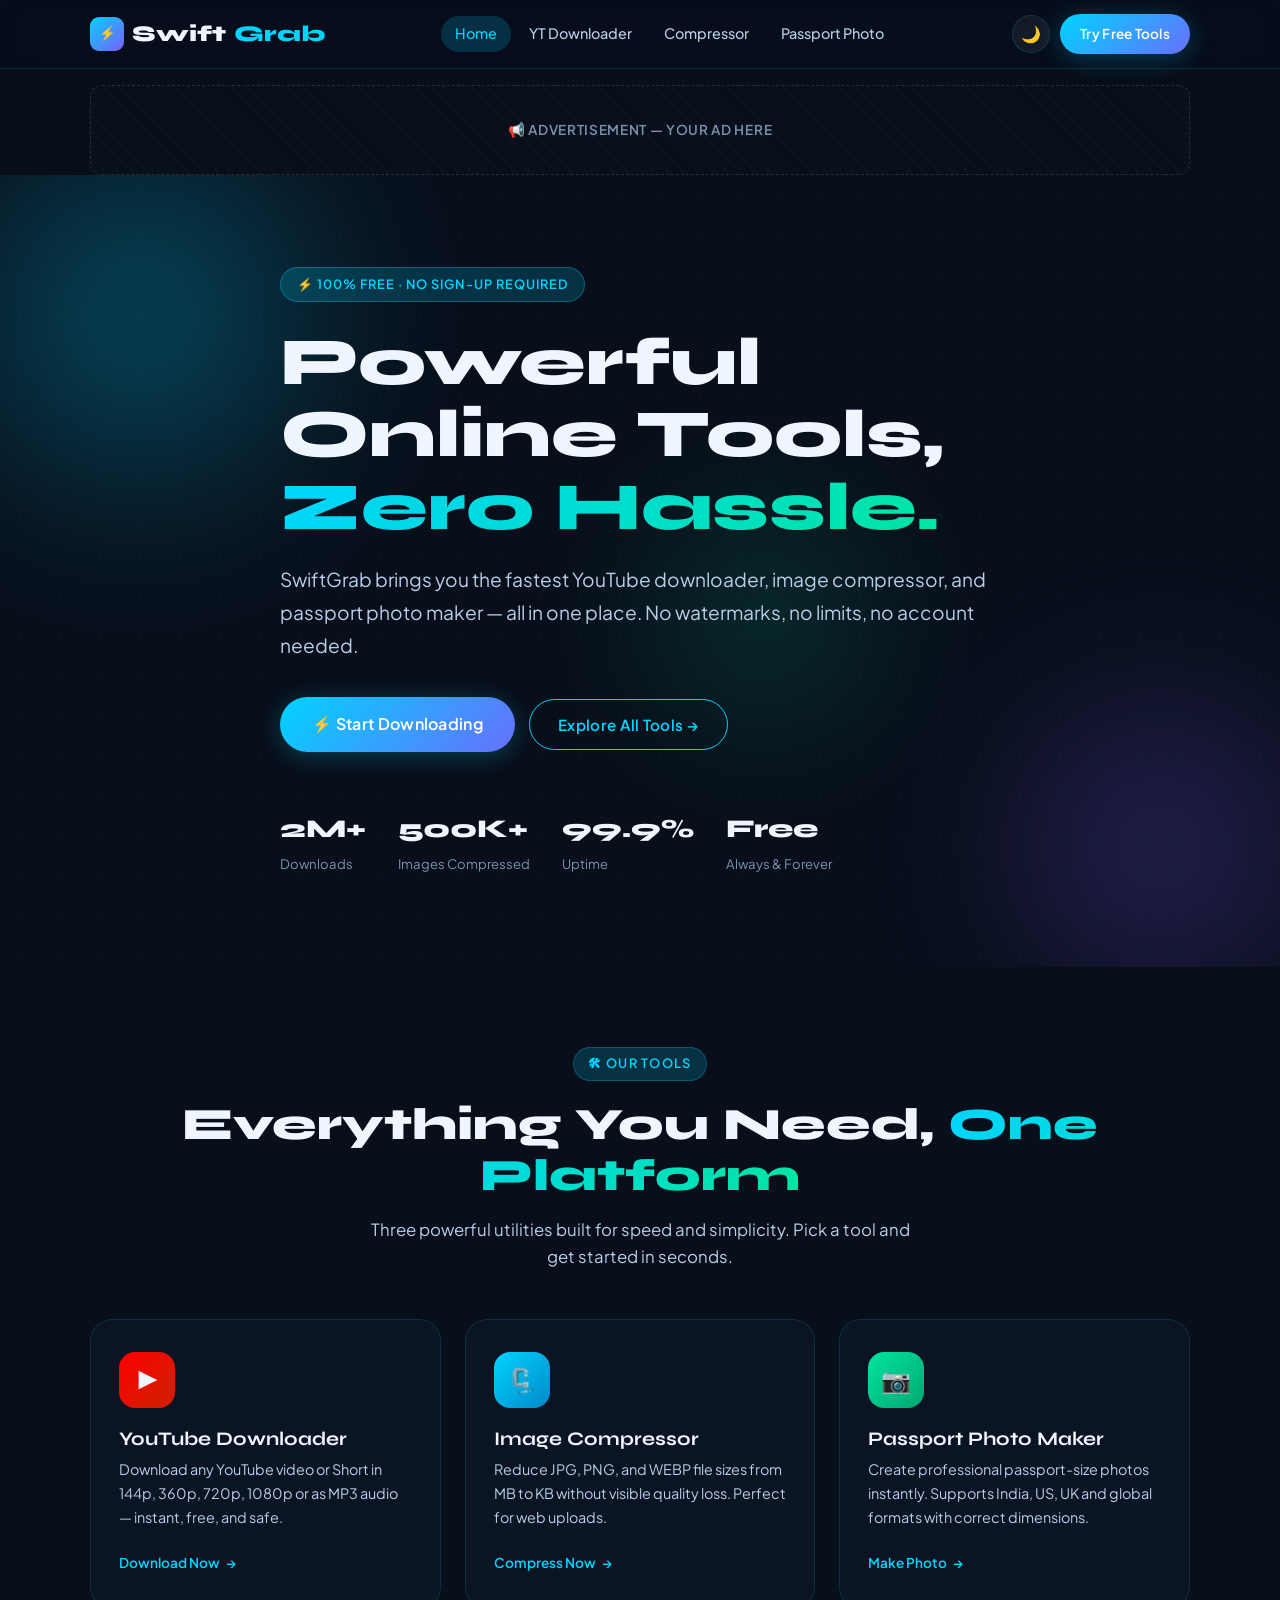
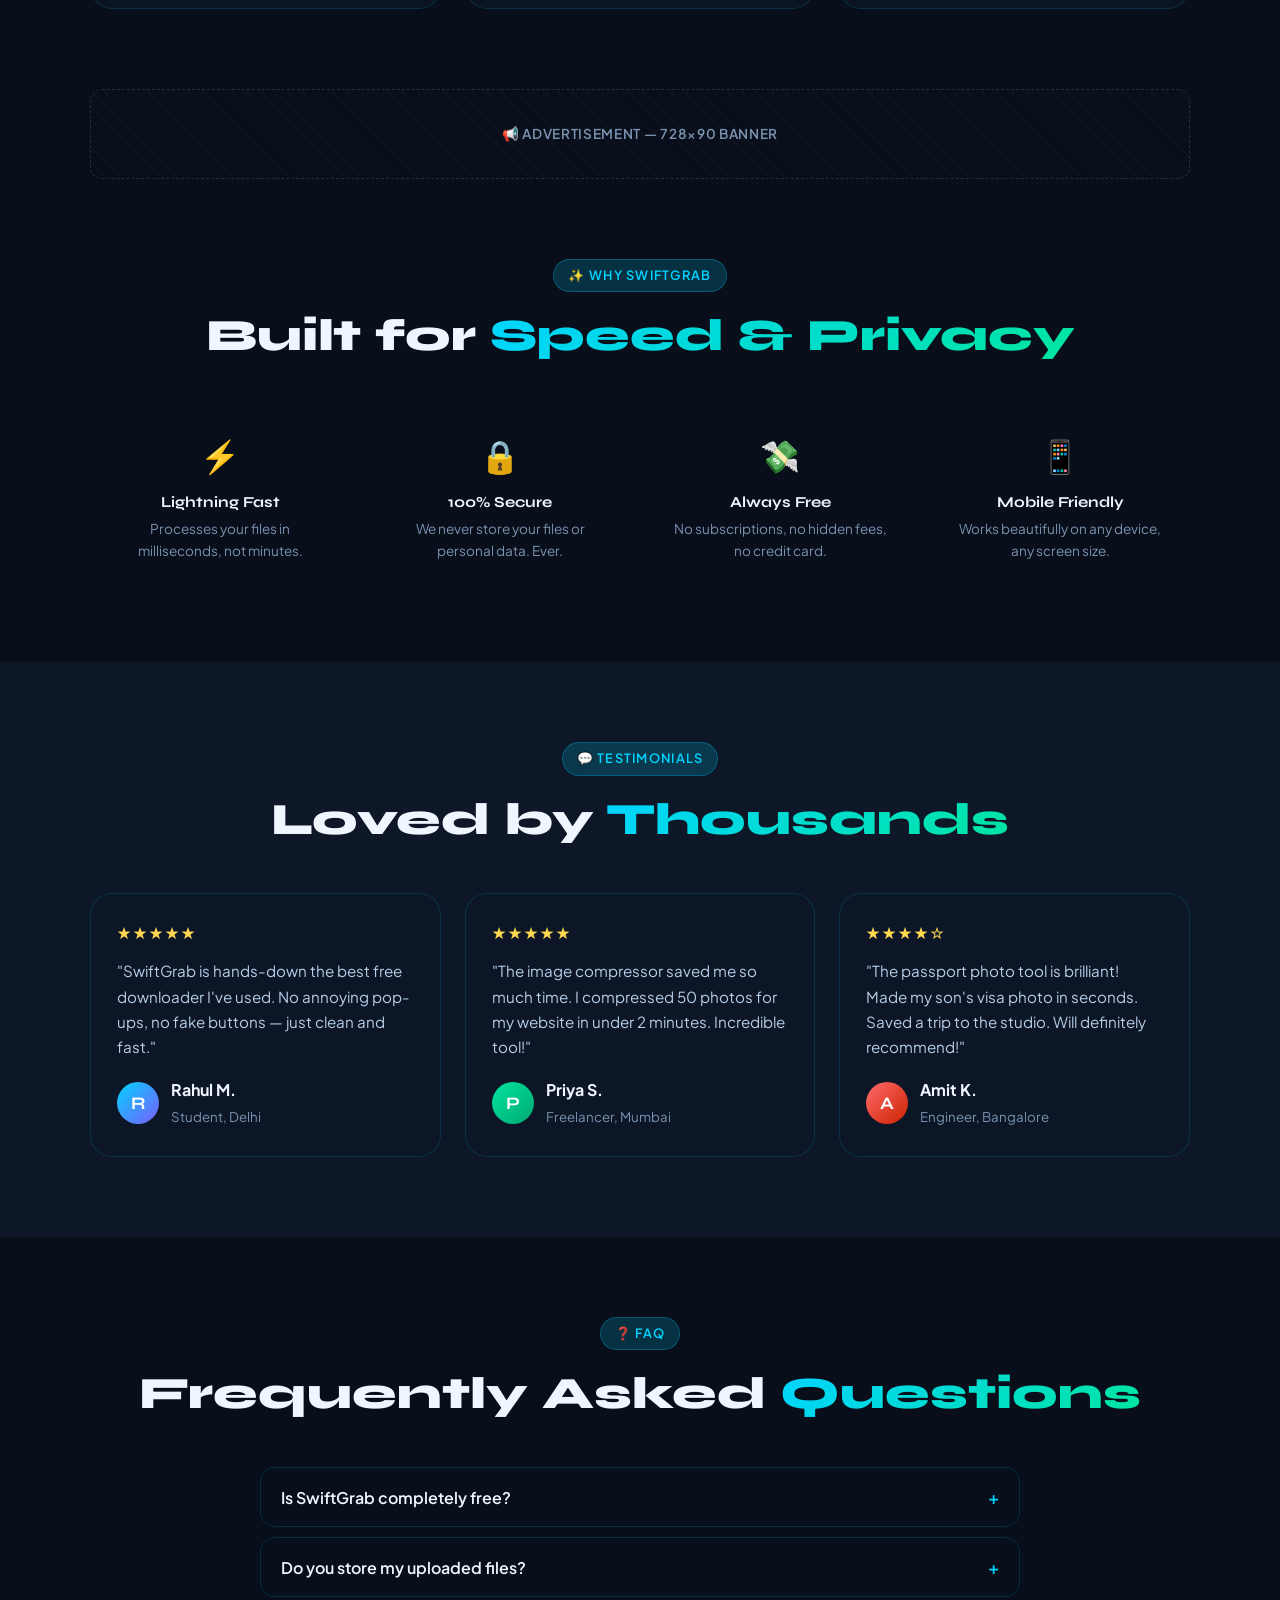
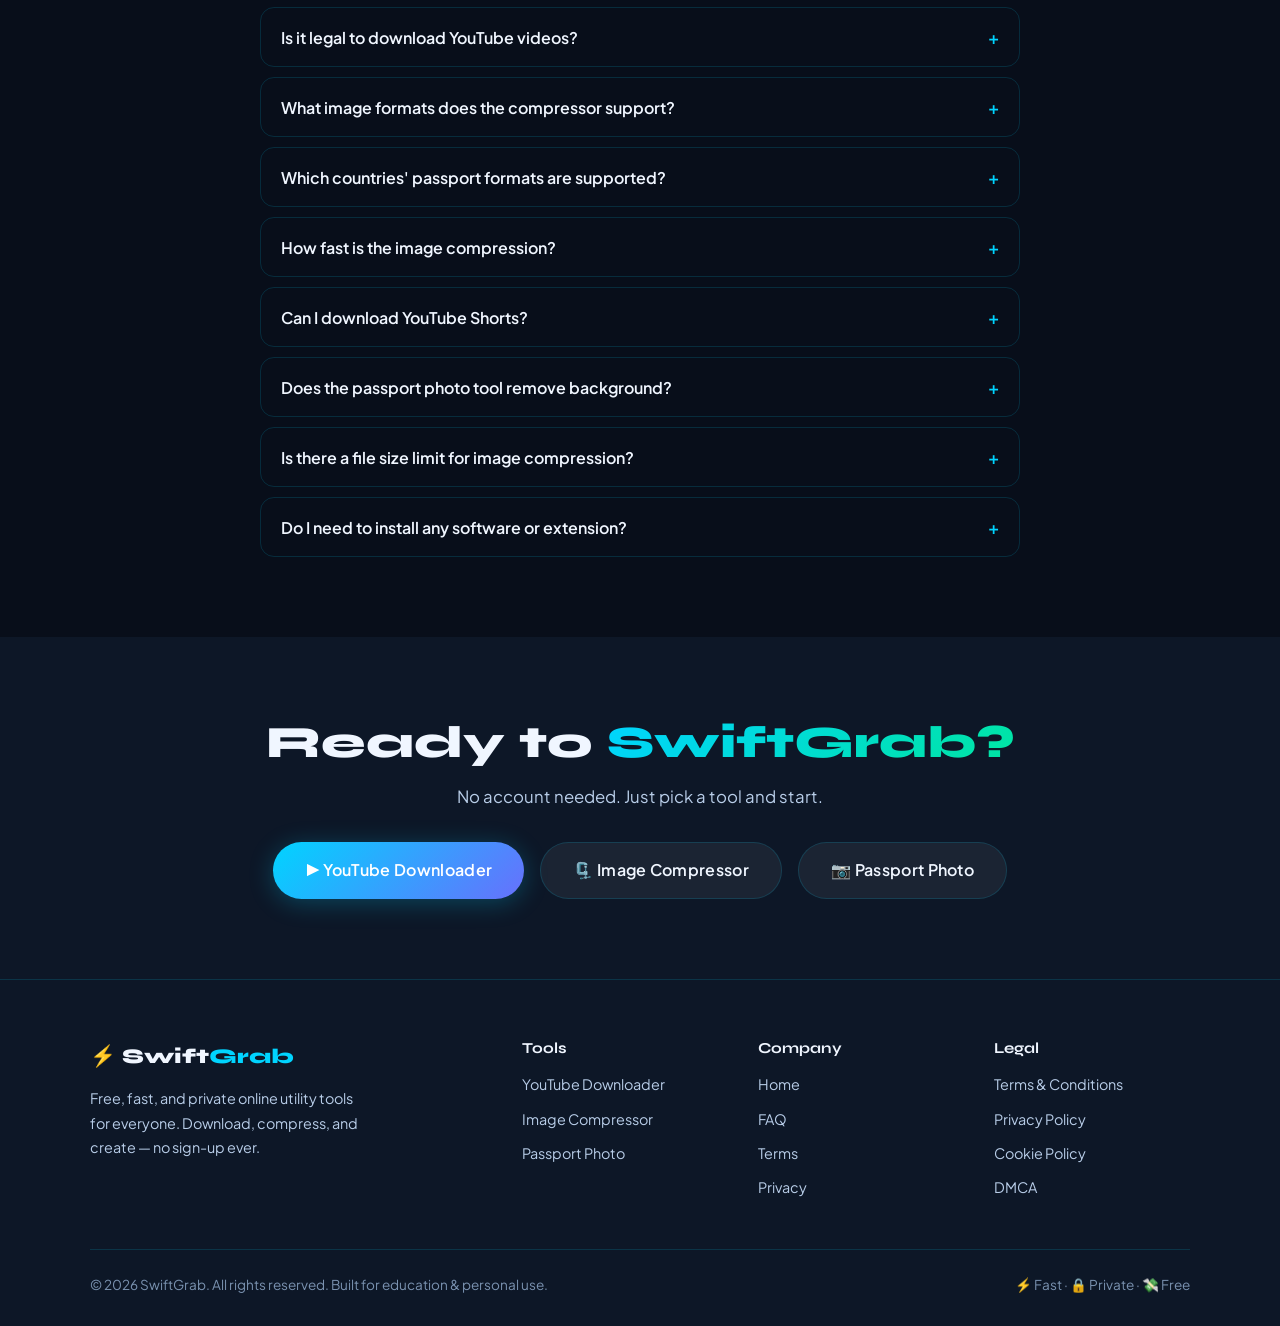
==== index.html @ 82a843e1 "Add files via upload" ====
<!DOCTYPE html>
<html lang="en">
<head>
  <meta charset="UTF-8" />
  <meta name="viewport" content="width=device-width, initial-scale=1.0" />
  <title>SwiftGrab — Free Online Tools: YouTube Downloader, Image Compressor & More</title>
  <meta name="description" content="SwiftGrab offers free online tools including YouTube video downloader, image compressor, and passport photo maker. Fast, secure, and completely free to use." />
  <meta name="keywords" content="youtube downloader, image compressor, passport photo maker, free online tools, video downloader, compress image, SwiftGrab" />
  <meta name="robots" content="index, follow" />
  <link rel="canonical" href="https://swiftgrab.app/" />

  <!-- PWA Meta -->
  <link rel="manifest" href="manifest.json" />
  <meta name="theme-color" content="#00d4ff" />
  <meta name="mobile-web-app-capable" content="yes" />
  <meta name="apple-mobile-web-app-capable" content="yes" />
  <meta name="apple-mobile-web-app-status-bar-style" content="black-translucent" />
  <meta name="apple-mobile-web-app-title" content="SwiftGrab" />
  <link rel="apple-touch-icon" href="icons/icon-192.png" />
  <link rel="apple-touch-icon" sizes="152x152" href="icons/icon-152.png" />
  <link rel="apple-touch-icon" sizes="144x144" href="icons/icon-144.png" />
  <link rel="apple-touch-icon" sizes="128x128" href="icons/icon-128.png" />
  <link rel="icon" type="image/png" sizes="192x192" href="icons/icon-192.png" />
  <link rel="icon" type="image/png" sizes="96x96" href="icons/icon-96.png" />

  <!-- Open Graph -->
  <meta property="og:title" content="SwiftGrab — Free Online Utility Tools" />
  <meta property="og:description" content="Download YouTube videos, compress images, make passport photos — all free, all instant." />
  <meta property="og:type" content="website" />
  <meta property="og:url" content="https://swiftgrab.app/" />
  <!-- Twitter Card -->
  <meta name="twitter:card" content="summary_large_image" />
  <meta name="twitter:title" content="SwiftGrab — Free Online Utility Tools" />
  <!-- Schema.org FAQ -->
  <script type="application/ld+json">
  {
    "@context": "https://schema.org",
    "@type": "FAQPage",
    "mainEntity": [
      {"@type":"Question","name":"Is SwiftGrab free to use?","acceptedAnswer":{"@type":"Answer","text":"Yes, all tools on SwiftGrab are completely free to use."}},
      {"@type":"Question","name":"Do you store my files?","acceptedAnswer":{"@type":"Answer","text":"No. SwiftGrab does not store or retain any files you upload or process."}}
    ]
  }
  </script>
  <link rel="stylesheet" href="shared.css" />
  <style>
    /* ── Hero ── */
    .hero {
      min-height: 88vh; display: flex; align-items: center;
      position: relative; overflow: hidden; padding: 60px 0;
    }
    .hero-bg {
      position: absolute; inset: 0; pointer-events: none;
    }
    .hero-bg .orb {
      position: absolute; border-radius: 50%; filter: blur(80px); opacity: .35;
    }
    .orb1 { width: 520px; height: 520px; background: radial-gradient(circle, #00d4ff 0%, transparent 70%); top: -120px; left: -120px; animation: float1 8s ease-in-out infinite; }
    .orb2 { width: 400px; height: 400px; background: radial-gradient(circle, #7c5cfc 0%, transparent 70%); bottom: -80px; right: -80px; animation: float2 10s ease-in-out infinite; }
    .orb3 { width: 250px; height: 250px; background: radial-gradient(circle, #00e5a0 0%, transparent 70%); top: 40%; left: 50%; animation: float3 12s ease-in-out infinite; }
    @keyframes float1 { 0%,100%{transform:translate(0,0);} 50%{transform:translate(30px,-20px);} }
    @keyframes float2 { 0%,100%{transform:translate(0,0);} 50%{transform:translate(-25px,20px);} }
    @keyframes float3 { 0%,100%{transform:translate(-50%,0);} 50%{transform:translate(-50%,-30px);} }
    .hero-bg::after {
      content: ''; position: absolute; inset: 0;
      background-image: radial-gradient(circle, rgba(0,212,255,.06) 1px, transparent 1px);
      background-size: 40px 40px; pointer-events: none;
    }
    .hero-content { position: relative; z-index: 1; max-width: 720px; }
    .hero-tag {
      display: inline-flex; align-items: center; gap: 8px;
      background: var(--cyan-glow); border: 1px solid rgba(0,212,255,.3);
      border-radius: 100px; padding: 6px 16px; font-size: .8rem;
      font-weight: 600; color: var(--cyan); letter-spacing: .08em; text-transform: uppercase;
      margin-bottom: 24px; animation: fadeUp .6s ease both;
    }
    .hero h1 {
      font-size: clamp(2.4rem, 6vw, 4.2rem); font-weight: 800;
      line-height: 1.08; margin-bottom: 20px;
      animation: fadeUp .6s ease .1s both;
    }
    .hero-desc {
      font-size: clamp(1rem, 2vw, 1.2rem); color: var(--white2);
      margin-bottom: 36px; line-height: 1.7;
      animation: fadeUp .6s ease .2s both;
    }
    .hero-actions {
      display: flex; flex-wrap: wrap; gap: 14px; align-items: center;
      animation: fadeUp .6s ease .3s both;
    }
    .hero-stats {
      display: flex; gap: 32px; margin-top: 56px; flex-wrap: wrap;
      animation: fadeUp .6s ease .4s both;
    }
    .hero-stat span {
      display: block; font-size: 1.6rem; font-weight: 800;
      font-family: var(--font-display); color: var(--white);
    }
    .hero-stat small { font-size: .82rem; color: var(--white3); }

    /* ── Tools grid ── */
    .tools-grid { display: grid; grid-template-columns: repeat(3, 1fr); gap: 24px; }
    .tool-card {
      display: block; text-decoration: none; color: inherit;
      padding: 32px 28px;
    }
    .tool-icon {
      width: 56px; height: 56px; border-radius: 16px; margin-bottom: 20px;
      display: flex; align-items: center; justify-content: center; font-size: 1.5rem;
    }
    .tool-card h3 { font-size: 1.2rem; font-weight: 700; margin-bottom: 8px; }
    .tool-card p  { font-size: .9rem; color: var(--white2); margin-bottom: 20px; }
    .tool-arrow {
      display: inline-flex; align-items: center; gap: 6px;
      font-size: .85rem; font-weight: 600; color: var(--cyan); transition: gap var(--transition);
    }
    .tool-card:hover .tool-arrow { gap: 10px; }
    .icon-yt  { background: linear-gradient(135deg,#ff0000,#cc2200); }
    .icon-img { background: linear-gradient(135deg,#00d4ff,#0088cc); }
    .icon-pp  { background: linear-gradient(135deg,#00e5a0,#00a870); }

    /* ── Features row ── */
    .features-row { display: grid; grid-template-columns: repeat(4, 1fr); gap: 20px; }
    .feat-item { text-align: center; padding: 20px; }
    .feat-item .feat-icon { font-size: 2rem; margin-bottom: 12px; display: block; }
    .feat-item h4 { font-size: .95rem; font-weight: 700; margin-bottom: 6px; }
    .feat-item p  { font-size: .85rem; color: var(--white3); }

    /* ── Testimonials ── */
    .testimonials-grid { display: grid; grid-template-columns: repeat(3, 1fr); gap: 24px; }

    /* ── FAQ ── */
    .faq-grid { display: flex; flex-direction: column; gap: 10px; max-width: 760px; margin: 0 auto; }

    /* Responsive */
    @media(max-width:900px) {
      .tools-grid { grid-template-columns: 1fr; }
      .features-row { grid-template-columns: repeat(2,1fr); }
      .testimonials-grid { grid-template-columns: 1fr; }
    }
  </style>
</head>
<body>

<!-- ── HEADER ── -->
<header class="site-header">
  <div class="container">
    <nav class="nav">
      <a href="index.html" class="logo">
        <div class="logo-icon">⚡</div>
        Swift<span>Grab</span>
      </a>
      <div class="nav-links">
        <a href="index.html" class="active">Home</a>
        <a href="youtube.html">YT Downloader</a>
        <a href="compress.html">Compressor</a>
        <a href="passport.html">Passport Photo</a>
      </div>
      <div class="nav-actions">
        <button class="theme-btn" onclick="toggleTheme()" title="Toggle theme">🌙</button>
        <a href="youtube.html" class="btn btn-primary" style="font-size:.85rem;padding:9px 20px;">Try Free Tools</a>
        <button class="hamburger" id="hamburger" aria-label="Menu">
          <span></span><span></span><span></span>
        </button>
      </div>
    </nav>
  </div>
  <div class="mobile-nav" id="mobile-nav">
    <a href="index.html">🏠 Home</a>
    <a href="youtube.html">▶️ YT Downloader</a>
    <a href="compress.html">🗜️ Image Compressor</a>
    <a href="passport.html">📷 Passport Photo</a>
    <a href="terms.html">Terms</a>
    <a href="privacy.html">Privacy</a>
  </div>
</header>

<!-- ── AD BANNER TOP (website mode only) ── -->
<div class="container website-only" style="padding-top:16px;">
  <div class="ad-banner ad-banner-728">📢 Advertisement — Your Ad Here</div>
</div>

<!-- ── HERO ── -->
<section class="hero">
  <div class="hero-bg">
    <div class="orb orb1"></div>
    <div class="orb orb2"></div>
    <div class="orb orb3"></div>
  </div>
  <div class="container">
    <div class="hero-content">
      <div class="hero-tag">⚡ 100% Free · No Sign-up Required</div>
      <h1>
        Powerful Online Tools,<br>
        <span class="grad">Zero Hassle.</span>
      </h1>
      <p class="hero-desc">
        SwiftGrab brings you the fastest YouTube downloader, image compressor, and passport photo maker — all in one place. No watermarks, no limits, no account needed.
      </p>
      <div class="hero-actions">
        <a href="youtube.html" class="btn btn-primary" style="font-size:1rem;padding:14px 32px;">
          ⚡ Start Downloading
        </a>
        <a href="#tools" class="btn btn-outline">Explore All Tools →</a>
      </div>

      <!-- PWA Install Button -->
      <div class="hero-install-row">
        <button id="pwa-install-btn" onclick="triggerPWAInstall()" aria-label="Install SwiftGrab app">
          <span style="font-size:1.1rem;">📲</span>
          Install App — Get Faster Access
        </button>
      </div>

      <div class="hero-stats">
        <div class="hero-stat"><span>2M+</span><small>Downloads</small></div>
        <div class="hero-stat"><span>500K+</span><small>Images Compressed</small></div>
        <div class="hero-stat"><span>99.9%</span><small>Uptime</small></div>
        <div class="hero-stat"><span>Free</span><small>Always & Forever</small></div>
      </div>
    </div>
  </div>
</section>

<!-- ── TOOLS SECTION ── -->
<section class="section" id="tools">
  <div class="container">
    <div class="text-center" style="margin-bottom:48px;">
      <div class="section-label">🛠 Our Tools</div>
      <h2 class="section-title">Everything You Need, <span class="grad">One Platform</span></h2>
      <p class="section-sub" style="margin:0 auto;">Three powerful utilities built for speed and simplicity. Pick a tool and get started in seconds.</p>
    </div>

    <div class="tools-grid">
      <!-- YouTube -->
      <a href="youtube.html" class="card tool-card anim-up d1">
        <div class="tool-icon icon-yt">▶️</div>
        <h3>YouTube Downloader</h3>
        <p>Download any YouTube video or Short in 144p, 360p, 720p, 1080p or as MP3 audio — instant, free, and safe.</p>
        <div class="tool-arrow">Download Now <span>→</span></div>
      </a>

      <!-- Compressor -->
      <a href="compress.html" class="card tool-card anim-up d2">
        <div class="tool-icon icon-img">🗜️</div>
        <h3>Image Compressor</h3>
        <p>Reduce JPG, PNG, and WEBP file sizes from MB to KB without visible quality loss. Perfect for web uploads.</p>
        <div class="tool-arrow">Compress Now <span>→</span></div>
      </a>

      <!-- Passport -->
      <a href="passport.html" class="card tool-card anim-up d3">
        <div class="tool-icon icon-pp">📷</div>
        <h3>Passport Photo Maker</h3>
        <p>Create professional passport-size photos instantly. Supports India, US, UK and global formats with correct dimensions.</p>
        <div class="tool-arrow">Make Photo <span>→</span></div>
      </a>
    </div>
  </div>
</section>

<!-- ── AD BANNER MID (website mode only) ── -->
<div class="container website-only">
  <div class="ad-banner ad-banner-728">📢 Advertisement — 728×90 Banner</div>
</div>

<!-- ── FEATURES ── -->
<section class="section">
  <div class="container">
    <div class="text-center" style="margin-bottom:48px;">
      <div class="section-label">✨ Why SwiftGrab</div>
      <h2 class="section-title">Built for <span class="grad">Speed & Privacy</span></h2>
    </div>
    <div class="features-row">
      <div class="feat-item anim-up d1">
        <span class="feat-icon">⚡</span>
        <h4>Lightning Fast</h4>
        <p>Processes your files in milliseconds, not minutes.</p>
      </div>
      <div class="feat-item anim-up d2">
        <span class="feat-icon">🔒</span>
        <h4>100% Secure</h4>
        <p>We never store your files or personal data. Ever.</p>
      </div>
      <div class="feat-item anim-up d3">
        <span class="feat-icon">💸</span>
        <h4>Always Free</h4>
        <p>No subscriptions, no hidden fees, no credit card.</p>
      </div>
      <div class="feat-item anim-up d4">
        <span class="feat-icon">📱</span>
        <h4>Mobile Friendly</h4>
        <p>Works beautifully on any device, any screen size.</p>
      </div>
    </div>
  </div>
</section>

<!-- ── TESTIMONIALS ── -->
<section class="section" style="background:var(--navy2);">
  <div class="container">
    <div class="text-center" style="margin-bottom:48px;">
      <div class="section-label">💬 Testimonials</div>
      <h2 class="section-title">Loved by <span class="grad">Thousands</span></h2>
    </div>
    <div class="testimonials-grid">
      <div class="testimonial-card anim-up d1">
        <div class="stars">★★★★★</div>
        <p class="testimonial-text">"SwiftGrab is hands-down the best free downloader I've used. No annoying pop-ups, no fake buttons — just clean and fast."</p>
        <div class="testimonial-author">
          <div class="avatar" style="background:linear-gradient(135deg,#00d4ff,#7c5cfc);color:#fff;">R</div>
          <div><strong>Rahul M.</strong><br><small style="color:var(--white3);">Student, Delhi</small></div>
        </div>
      </div>
      <div class="testimonial-card anim-up d2">
        <div class="stars">★★★★★</div>
        <p class="testimonial-text">"The image compressor saved me so much time. I compressed 50 photos for my website in under 2 minutes. Incredible tool!"</p>
        <div class="testimonial-author">
          <div class="avatar" style="background:linear-gradient(135deg,#00e5a0,#00a870);color:#fff;">P</div>
          <div><strong>Priya S.</strong><br><small style="color:var(--white3);">Freelancer, Mumbai</small></div>
        </div>
      </div>
      <div class="testimonial-card anim-up d3">
        <div class="stars">★★★★☆</div>
        <p class="testimonial-text">"The passport photo tool is brilliant! Made my son's visa photo in seconds. Saved a trip to the studio. Will definitely recommend!"</p>
        <div class="testimonial-author">
          <div class="avatar" style="background:linear-gradient(135deg,#ff6b6b,#cc2200);color:#fff;">A</div>
          <div><strong>Amit K.</strong><br><small style="color:var(--white3);">Engineer, Bangalore</small></div>
        </div>
      </div>
    </div>
  </div>
</section>

<!-- ── FAQ ── -->
<section class="section" id="faq">
  <div class="container">
    <div class="text-center" style="margin-bottom:48px;">
      <div class="section-label">❓ FAQ</div>
      <h2 class="section-title">Frequently Asked <span class="grad">Questions</span></h2>
    </div>
    <div class="faq-grid">
      <div class="faq-item">
        <button class="faq-q">Is SwiftGrab completely free? <span class="icon">+</span></button>
        <div class="faq-a">Yes! All tools on SwiftGrab are 100% free. No sign-up, no subscription, and no hidden charges — ever.</div>
      </div>
      <div class="faq-item">
        <button class="faq-q">Do you store my uploaded files? <span class="icon">+</span></button>
        <div class="faq-a">Absolutely not. SwiftGrab processes files entirely in your browser. Nothing is uploaded to our servers, ensuring complete privacy.</div>
      </div>
      <div class="faq-item">
        <button class="faq-q">Is it legal to download YouTube videos? <span class="icon">+</span></button>
        <div class="faq-a">Downloading YouTube videos for personal, offline viewing is a grey area in most regions. Always respect content creators' rights and YouTube's Terms of Service. Never distribute downloaded content.</div>
      </div>
      <div class="faq-item">
        <button class="faq-q">What image formats does the compressor support? <span class="icon">+</span></button>
        <div class="faq-a">The image compressor supports JPG, PNG, and WEBP formats. You can also convert between formats during compression.</div>
      </div>
      <div class="faq-item">
        <button class="faq-q">Which countries' passport formats are supported? <span class="icon">+</span></button>
        <div class="faq-a">We support passport photo sizes for India, USA, UK, Canada, Australia, Schengen visa, and many more international formats.</div>
      </div>
      <div class="faq-item">
        <button class="faq-q">How fast is the image compression? <span class="icon">+</span></button>
        <div class="faq-a">Most images compress in under 2 seconds. Since processing happens in your browser, speed depends on your device but is generally near-instant.</div>
      </div>
      <div class="faq-item">
        <button class="faq-q">Can I download YouTube Shorts? <span class="icon">+</span></button>
        <div class="faq-a">Yes! SwiftGrab's YouTube downloader supports regular videos, Shorts, and playlists.</div>
      </div>
      <div class="faq-item">
        <button class="faq-q">Does the passport photo tool remove background? <span class="icon">+</span></button>
        <div class="faq-a">Yes, the passport photo maker includes a basic background removal tool. You can also select background color (white, blue) as required by your country's specifications.</div>
      </div>
      <div class="faq-item">
        <button class="faq-q">Is there a file size limit for image compression? <span class="icon">+</span></button>
        <div class="faq-a">We recommend files up to 20MB for best performance. Larger files may take slightly longer but are still supported.</div>
      </div>
      <div class="faq-item">
        <button class="faq-q">Do I need to install any software or extension? <span class="icon">+</span></button>
        <div class="faq-a">No installation required! SwiftGrab works entirely in your browser. Just visit the page, use the tool, and you're done.</div>
      </div>
    </div>
  </div>
</section>

<!-- ── CTA ── -->
<section class="section" style="background:var(--navy2);">
  <div class="container text-center">
    <h2 class="section-title" style="margin-bottom:14px;">Ready to <span class="grad">SwiftGrab?</span></h2>
    <p style="margin-bottom:32px;font-size:1.05rem;">No account needed. Just pick a tool and start.</p>
    <div style="display:flex;gap:16px;justify-content:center;flex-wrap:wrap;">
      <a href="youtube.html" class="btn btn-primary" style="font-size:1rem;padding:14px 32px;">▶️ YouTube Downloader</a>
      <a href="compress.html" class="btn btn-ghost" style="font-size:1rem;padding:14px 32px;">🗜️ Image Compressor</a>
      <a href="passport.html" class="btn btn-ghost" style="font-size:1rem;padding:14px 32px;">📷 Passport Photo</a>
    </div>
  </div>
</section>

<!-- ── FOOTER ── -->
<footer class="site-footer">
  <div class="container">
    <div class="footer-grid">
      <div>
        <div class="footer-logo-text">⚡ Swift<span style="color:var(--cyan)">Grab</span></div>
        <p style="font-size:.9rem;color:var(--white2);max-width:280px;line-height:1.7;">Free, fast, and private online utility tools for everyone. Download, compress, and create — no sign-up ever.</p>
      </div>
      <div class="footer-col">
        <h4>Tools</h4>
        <ul class="footer-links">
          <li><a href="youtube.html">YouTube Downloader</a></li>
          <li><a href="compress.html">Image Compressor</a></li>
          <li><a href="passport.html">Passport Photo</a></li>
        </ul>
      </div>
      <div class="footer-col">
        <h4>Company</h4>
        <ul class="footer-links">
          <li><a href="index.html">Home</a></li>
          <li><a href="#faq">FAQ</a></li>
          <li><a href="terms.html">Terms</a></li>
          <li><a href="privacy.html">Privacy</a></li>
        </ul>
      </div>
      <div class="footer-col">
        <h4>Legal</h4>
        <ul class="footer-links">
          <li><a href="terms.html">Terms &amp; Conditions</a></li>
          <li><a href="privacy.html">Privacy Policy</a></li>
          <li><a href="#">Cookie Policy</a></li>
          <li><a href="#">DMCA</a></li>
        </ul>
      </div>
    </div>
    <div class="footer-bottom">
      <p>© 2026 SwiftGrab. All rights reserved. Built for education &amp; personal use.</p>
      <p>⚡ Fast · 🔒 Private · 💸 Free</p>
    </div>
  </div>
</footer>

<div id="toast-container"></div>
<script src="shared.js"></script>
<script src="pwa.js"></script>
</body>
</html>
---- shared.css ----
/* ============================================================
   SwiftGrab — Shared Styles
   Brand: Deep navy + electric cyan + warm white
   Font: Syne (display) + Plus Jakarta Sans (body)
   ============================================================ */

@import url('https://fonts.googleapis.com/css2?family=Syne:wght@400;600;700;800&family=Plus+Jakarta+Sans:wght@300;400;500;600;700&display=swap');

/* ── Reset & Root ── */
*, *::before, *::after { box-sizing: border-box; margin: 0; padding: 0; }

:root {
  --navy:      #080e1a;
  --navy2:     #0d1727;
  --navy3:     #162035;
  --cyan:      #00d4ff;
  --cyan2:     #00b8e0;
  --cyan-glow: rgba(0,212,255,.18);
  --green:     #00e5a0;
  --purple:    #7c5cfc;
  --white:     #f0f6ff;
  --white2:    #b8cde8;
  --white3:    #7a92b0;
  --card-bg:   rgba(13,23,39,.75);
  --border:    rgba(0,212,255,.15);
  --radius:    14px;
  --radius-lg: 22px;
  --shadow:    0 8px 40px rgba(0,0,0,.45);
  --font-display: 'Syne', sans-serif;
  --font-body:    'Plus Jakarta Sans', sans-serif;
  --transition:   .22s cubic-bezier(.4,0,.2,1);
}

html { scroll-behavior: smooth; }

body {
  font-family: var(--font-body);
  background: var(--navy);
  color: var(--white);
  min-height: 100vh;
  line-height: 1.65;
  -webkit-font-smoothing: antialiased;
  overflow-x: hidden;
}

/* ── Typography ── */
h1,h2,h3,h4 { font-family: var(--font-display); line-height: 1.15; }
a { color: var(--cyan); text-decoration: none; transition: color var(--transition); }
a:hover { color: var(--cyan2); }
p { color: var(--white2); }

/* ── Utility ── */
.container { max-width: 1140px; margin: 0 auto; padding: 0 20px; }
.section    { padding: 80px 0; }
.flex       { display: flex; align-items: center; }
.gap-2      { gap: 8px; }
.gap-4      { gap: 16px; }
.gap-6      { gap: 24px; }
.grid       { display: grid; }
.text-center{ text-align: center; }

/* ── Gradient text ── */
.grad {
  background: linear-gradient(135deg, var(--cyan) 0%, var(--green) 100%);
  -webkit-background-clip: text;
  -webkit-text-fill-color: transparent;
  background-clip: text;
}

/* ── Buttons ── */
.btn {
  display: inline-flex; align-items: center; justify-content: center; gap: 8px;
  font-family: var(--font-body); font-weight: 600; font-size: .95rem;
  padding: 12px 28px; border-radius: 100px; border: none;
  cursor: pointer; transition: all var(--transition); letter-spacing: .02em;
  text-decoration: none;
}
.btn-primary {
  background: linear-gradient(135deg, var(--cyan) 0%, var(--purple) 120%);
  color: #fff; box-shadow: 0 4px 24px rgba(0,212,255,.25);
}
.btn-primary:hover {
  transform: translateY(-2px); box-shadow: 0 8px 32px rgba(0,212,255,.4);
  color: #fff;
}
.btn-outline {
  background: transparent; color: var(--cyan);
  border: 1.5px solid var(--cyan); backdrop-filter: blur(8px);
}
.btn-outline:hover {
  background: var(--cyan-glow); color: var(--cyan);
  transform: translateY(-2px);
}
.btn-ghost {
  background: rgba(255,255,255,.06); color: var(--white);
  border: 1.5px solid var(--border);
}
.btn-ghost:hover {
  background: rgba(255,255,255,.11); color: var(--cyan);
}
.btn:active { transform: scale(.97); }

/* ── Cards ── */
.card {
  background: var(--card-bg);
  border: 1px solid var(--border);
  border-radius: var(--radius-lg);
  padding: 28px;
  backdrop-filter: blur(20px);
  transition: all var(--transition);
  position: relative; overflow: hidden;
}
.card::before {
  content: ''; position: absolute; inset: 0;
  background: linear-gradient(135deg, var(--cyan-glow) 0%, transparent 60%);
  opacity: 0; transition: opacity var(--transition);
}
.card:hover { transform: translateY(-4px); border-color: rgba(0,212,255,.35); }
.card:hover::before { opacity: 1; }

/* ── Header / Nav ── */
.site-header {
  position: sticky; top: 0; z-index: 900;
  background: rgba(8,14,26,.85);
  backdrop-filter: blur(20px) saturate(180%);
  border-bottom: 1px solid var(--border);
  padding: 14px 0;
}
.nav { display: flex; align-items: center; justify-content: space-between; gap: 20px; }

.logo {
  font-family: var(--font-display); font-size: 1.4rem; font-weight: 800;
  color: var(--white); text-decoration: none; display: flex; align-items: center; gap: 8px;
}
.logo-icon {
  width: 34px; height: 34px; border-radius: 9px;
  background: linear-gradient(135deg, var(--cyan), var(--purple));
  display: flex; align-items: center; justify-content: center;
  font-size: .85rem; flex-shrink: 0;
}
.logo span { color: var(--cyan); }

.nav-links { display: flex; align-items: center; gap: 4px; }
.nav-links a {
  color: var(--white2); font-size: .9rem; font-weight: 500;
  padding: 6px 14px; border-radius: 100px;
  transition: all var(--transition); text-decoration: none;
}
.nav-links a:hover, .nav-links a.active {
  color: var(--cyan); background: var(--cyan-glow);
}

.nav-actions { display: flex; align-items: center; gap: 10px; }

/* Dark mode toggle */
.theme-btn {
  width: 38px; height: 38px; border-radius: 50%;
  background: rgba(255,255,255,.06); border: 1px solid var(--border);
  cursor: pointer; display: flex; align-items: center; justify-content: center;
  font-size: 1rem; transition: all var(--transition); color: var(--white);
}
.theme-btn:hover { background: var(--cyan-glow); color: var(--cyan); }

/* Hamburger */
.hamburger {
  display: none; flex-direction: column; gap: 5px;
  background: none; border: none; cursor: pointer; padding: 6px;
}
.hamburger span {
  display: block; width: 22px; height: 2px;
  background: var(--white); border-radius: 2px;
  transition: all var(--transition);
}

/* Mobile nav */
.mobile-nav {
  display: none; flex-direction: column; gap: 4px;
  padding: 12px 16px 16px;
  border-top: 1px solid var(--border);
  background: rgba(8,14,26,.97);
}
.mobile-nav.open { display: flex; }
.mobile-nav a {
  color: var(--white2); padding: 10px 14px; border-radius: 10px;
  font-weight: 500; transition: all var(--transition); text-decoration: none;
}
.mobile-nav a:hover { color: var(--cyan); background: var(--cyan-glow); }

/* ── Section headings ── */
.section-label {
  display: inline-flex; align-items: center; gap: 7px;
  font-size: .8rem; font-weight: 600; letter-spacing: .1em;
  text-transform: uppercase; color: var(--cyan);
  background: var(--cyan-glow); padding: 5px 14px; border-radius: 100px;
  border: 1px solid rgba(0,212,255,.25); margin-bottom: 18px;
}
.section-title { font-size: clamp(1.9rem, 4vw, 2.8rem); font-weight: 800; margin-bottom: 14px; }
.section-sub   { font-size: 1.05rem; color: var(--white2); max-width: 560px; }

/* ── Input ── */
.input-wrap {
  position: relative;
}
.input-wrap input, .input-wrap select, textarea {
  width: 100%; background: var(--navy2);
  border: 1.5px solid var(--border); border-radius: 12px;
  padding: 14px 18px; color: var(--white); font-family: var(--font-body);
  font-size: .95rem; outline: none; transition: border-color var(--transition);
}
.input-wrap input::placeholder { color: var(--white3); }
.input-wrap input:focus, .input-wrap select:focus {
  border-color: var(--cyan); box-shadow: 0 0 0 3px var(--cyan-glow);
}
select option { background: var(--navy2); }

/* ── Ad Placeholder ── */
.ad-banner {
  background: repeating-linear-gradient(
    45deg, rgba(255,255,255,.02) 0px, rgba(255,255,255,.02) 2px,
    transparent 2px, transparent 10px);
  border: 1.5px dashed rgba(255,255,255,.12);
  border-radius: 12px; display: flex; align-items: center; justify-content: center;
  color: var(--white3); font-size: .85rem; letter-spacing: .05em;
  text-transform: uppercase; font-weight: 600; gap: 8px;
}
.ad-banner-728 { height: 90px; }
.ad-banner-300 { height: 250px; }

/* ── Modal / Ad Popup ── */
.modal-overlay {
  position: fixed; inset: 0; z-index: 9999;
  background: rgba(0,0,0,.75); backdrop-filter: blur(8px);
  display: flex; align-items: center; justify-content: center;
  opacity: 0; pointer-events: none;
  transition: opacity .3s;
}
.modal-overlay.open { opacity: 1; pointer-events: all; }
.modal-box {
  background: var(--navy2); border: 1px solid var(--border);
  border-radius: var(--radius-lg); padding: 32px; max-width: 480px; width: 90%;
  transform: translateY(20px) scale(.97);
  transition: transform .3s cubic-bezier(.34,1.56,.64,1);
  position: relative;
}
.modal-overlay.open .modal-box { transform: none; }
.modal-close {
  position: absolute; top: 14px; right: 14px;
  width: 32px; height: 32px; border-radius: 50%;
  background: rgba(255,255,255,.08); border: 1px solid var(--border);
  color: var(--white); cursor: pointer; font-size: 1rem;
  display: flex; align-items: center; justify-content: center;
  transition: all var(--transition);
}
.modal-close:hover { background: rgba(255,255,255,.15); }

/* ── Toast ── */
#toast-container {
  position: fixed; bottom: 24px; right: 24px; z-index: 99999;
  display: flex; flex-direction: column; gap: 10px;
}
.toast {
  display: flex; align-items: center; gap: 10px;
  background: var(--navy3); border: 1px solid var(--border);
  border-left: 3px solid var(--cyan); border-radius: 10px;
  padding: 13px 18px; font-size: .9rem; font-weight: 500;
  box-shadow: var(--shadow); min-width: 260px; max-width: 360px;
  animation: toastIn .35s cubic-bezier(.34,1.56,.64,1);
}
.toast.success { border-left-color: var(--green); }
.toast.error   { border-left-color: #ff5c7a; }
@keyframes toastIn { from { opacity:0; transform: translateX(30px); } to { opacity:1; transform:none; } }
@keyframes toastOut { to { opacity:0; transform: translateX(30px); } }

/* ── FAQ ── */
.faq-item {
  border: 1px solid var(--border); border-radius: var(--radius);
  overflow: hidden; transition: border-color var(--transition);
}
.faq-item:hover { border-color: rgba(0,212,255,.3); }
.faq-q {
  width: 100%; background: none; border: none; color: var(--white);
  font-family: var(--font-body); font-size: 1rem; font-weight: 600;
  padding: 18px 20px; text-align: left; cursor: pointer;
  display: flex; align-items: center; justify-content: space-between; gap: 12px;
}
.faq-q .icon { font-size: 1.1rem; color: var(--cyan); flex-shrink: 0; transition: transform var(--transition); }
.faq-q.open .icon { transform: rotate(45deg); }
.faq-a {
  max-height: 0; overflow: hidden;
  transition: max-height .4s cubic-bezier(.4,0,.2,1), padding var(--transition);
  padding: 0 20px; color: var(--white2); font-size: .95rem;
}
.faq-a.open { max-height: 300px; padding: 0 20px 18px; }

/* ── Footer ── */
.site-footer {
  border-top: 1px solid var(--border);
  padding: 60px 0 30px;
  background: var(--navy2);
}
.footer-grid {
  display: grid;
  grid-template-columns: 2fr 1fr 1fr 1fr;
  gap: 40px; margin-bottom: 48px;
}
.footer-logo-text { font-family: var(--font-display); font-weight: 800; font-size: 1.3rem; margin-bottom: 12px; }
.footer-links { list-style: none; display: flex; flex-direction: column; gap: 8px; }
.footer-links li a { color: var(--white2); font-size: .9rem; transition: color var(--transition); }
.footer-links li a:hover { color: var(--cyan); }
.footer-col h4 { font-family: var(--font-display); font-size: .95rem; font-weight: 700; color: var(--white); margin-bottom: 14px; }
.footer-bottom { border-top: 1px solid var(--border); padding-top: 24px; display: flex; align-items: center; justify-content: space-between; flex-wrap: wrap; gap: 10px; }
.footer-bottom p { font-size: .85rem; color: var(--white3); }

/* ── Progress bar ── */
.progress-wrap { background: rgba(255,255,255,.07); border-radius: 100px; height: 8px; overflow: hidden; }
.progress-bar  { height: 100%; border-radius: 100px; background: linear-gradient(90deg, var(--cyan), var(--green)); transition: width .4s ease; }

/* ── Spinner ── */
.spinner {
  width: 22px; height: 22px; border-radius: 50%;
  border: 2.5px solid rgba(255,255,255,.15);
  border-top-color: var(--cyan);
  animation: spin .7s linear infinite; display: inline-block;
}
@keyframes spin { to { transform: rotate(360deg); } }

/* ── Page hero (inner pages) ── */
.page-hero {
  padding: 70px 0 50px;
  text-align: center;
  position: relative;
}
.page-hero::before {
  content:''; position: absolute; inset: 0;
  background: radial-gradient(ellipse 70% 60% at 50% 0%, rgba(0,212,255,.08) 0%, transparent 70%);
  pointer-events: none;
}
.page-hero h1 { font-size: clamp(2rem, 5vw, 3.2rem); font-weight: 800; margin-bottom: 14px; }
.page-hero p  { font-size: 1.1rem; color: var(--white2); max-width: 560px; margin: 0 auto; }

/* ── Responsive ── */
@media (max-width: 900px) {
  .footer-grid { grid-template-columns: 1fr 1fr; }
  .nav-links { display: none; }
  .hamburger { display: flex; }
}
@media (max-width: 600px) {
  .footer-grid { grid-template-columns: 1fr; }
  .section { padding: 56px 0; }
  .footer-bottom { flex-direction: column; text-align: center; }
}

/* ── Light mode ── */
body.light {
  --navy:    #f2f7ff;
  --navy2:   #e8f0fb;
  --navy3:   #dce8f7;
  --white:   #0f1c2e;
  --white2:  #3a5070;
  --white3:  #7090b0;
  --card-bg: rgba(255,255,255,.85);
  --border:  rgba(0,150,200,.18);
  --shadow:  0 8px 40px rgba(0,50,100,.12);
}
body.light .site-header { background: rgba(242,247,255,.9); }
body.light .site-footer  { background: var(--navy2); }
body.light .ad-banner    { background: repeating-linear-gradient(45deg,rgba(0,0,0,.02) 0,rgba(0,0,0,.02) 2px,transparent 2px,transparent 10px); }
body.light .faq-q { color: var(--white); }

/* ── Animations ── */
@keyframes fadeUp { from { opacity:0; transform: translateY(28px); } to { opacity:1; transform:none; } }
.anim-up { opacity: 0; animation: fadeUp .65s cubic-bezier(.4,0,.2,1) forwards; }
.anim-up.d1 { animation-delay: .1s; } .anim-up.d2 { animation-delay: .2s; }
.anim-up.d3 { animation-delay: .3s; } .anim-up.d4 { animation-delay: .4s; }

@keyframes pulse-glow {
  0%, 100% { box-shadow: 0 0 20px rgba(0,212,255,.2); }
  50%       { box-shadow: 0 0 40px rgba(0,212,255,.45); }
}

/* ── Testimonials ── */
.testimonial-card {
  background: var(--card-bg); border: 1px solid var(--border);
  border-radius: var(--radius-lg); padding: 26px;
  backdrop-filter: blur(20px);
}
.stars { color: #ffd84d; font-size: 1rem; letter-spacing: 2px; margin-bottom: 12px; }
.testimonial-text { color: var(--white2); font-size: .95rem; margin-bottom: 18px; }
.testimonial-author { display: flex; align-items: center; gap: 12px; }
.avatar {
  width: 42px; height: 42px; border-radius: 50%;
  display: flex; align-items: center; justify-content: center;
  font-size: 1.1rem; font-weight: 700; font-family: var(--font-display);
}

/* ── Result box ── */
.result-box {
  background: var(--navy3); border: 1px solid var(--border);
  border-radius: var(--radius-lg); padding: 24px;
}
.stat-row { display: flex; justify-content: space-between; align-items: center; padding: 8px 0; border-bottom: 1px solid var(--border); }
.stat-row:last-child { border-bottom: none; }
.stat-label { color: var(--white3); font-size: .88rem; }
.stat-val   { font-weight: 700; font-size: .95rem; }

/* ============================================================
   SwiftGrab — PWA Styles
   Added: 2026 | App-mode UI, bottom nav, splash screen
   ============================================================ */

/* ── Splash Screen ── */
#sg-splash {
  position: fixed; inset: 0; z-index: 99999;
  background: var(--navy);
  display: flex; align-items: center; justify-content: center;
  transition: opacity .5s ease, transform .5s ease;
}
#sg-splash.sg-splash-fade {
  opacity: 0;
  pointer-events: none;
}
.sg-splash-inner {
  text-align: center;
  animation: splashIn .5s cubic-bezier(.34,1.56,.64,1) both;
}
@keyframes splashIn {
  from { opacity: 0; transform: scale(.8) translateY(20px); }
  to   { opacity: 1; transform: none; }
}
.sg-splash-icon {
  width: 90px; height: 90px; border-radius: 24px;
  background: linear-gradient(135deg, var(--cyan), var(--purple));
  display: flex; align-items: center; justify-content: center;
  font-size: 2.8rem; margin: 0 auto 18px;
  box-shadow: 0 0 60px rgba(0,212,255,.4);
  animation: splashGlow 1.5s ease-in-out infinite;
}
@keyframes splashGlow {
  0%,100% { box-shadow: 0 0 40px rgba(0,212,255,.3); }
  50%      { box-shadow: 0 0 70px rgba(0,212,255,.6); }
}
.sg-splash-name {
  font-family: var(--font-display); font-size: 2rem; font-weight: 800;
  color: var(--white); margin-bottom: 28px;
}
.sg-splash-name span { color: var(--cyan); }
.sg-splash-loader {
  width: 160px; height: 3px; background: rgba(255,255,255,.1);
  border-radius: 100px; margin: 0 auto; overflow: hidden;
}
.sg-splash-bar {
  height: 100%;
  background: linear-gradient(90deg, var(--cyan), var(--purple));
  border-radius: 100px;
  animation: splashLoad 1.3s ease forwards;
}
@keyframes splashLoad {
  from { width: 0; }
  to   { width: 100%; }
}

/* ── Bottom Navigation (PWA only) ── */
#pwa-bottom-nav {
  position: fixed; bottom: 0; left: 0; right: 0;
  height: calc(64px + env(safe-area-inset-bottom));
  padding-bottom: env(safe-area-inset-bottom);
  z-index: 1000;
  background: rgba(8,14,26,.95);
  backdrop-filter: blur(20px) saturate(180%);
  border-top: 1px solid var(--border);
  display: flex; align-items: stretch;
  box-shadow: 0 -8px 32px rgba(0,0,0,.4);
}
.pwa-nav-item {
  flex: 1; display: flex; flex-direction: column;
  align-items: center; justify-content: center; gap: 4px;
  color: var(--white3); text-decoration: none;
  font-size: .68rem; font-weight: 600; letter-spacing: .02em;
  padding: 8px 4px; border-radius: 0;
  transition: color var(--transition), background var(--transition);
  position: relative;
}
.pwa-nav-item::before {
  content: '';
  position: absolute; top: 0; left: 20%; right: 20%; height: 2px;
  background: var(--cyan); border-radius: 0 0 4px 4px;
  opacity: 0; transition: opacity var(--transition);
}
.pwa-nav-item.active {
  color: var(--cyan);
}
.pwa-nav-item.active::before { opacity: 1; }
.pwa-nav-item:hover { color: var(--white2); background: rgba(255,255,255,.04); }
.pwa-nav-icon { font-size: 1.4rem; line-height: 1; }
.pwa-nav-label { font-size: .65rem; font-weight: 600; }

/* ── PWA Mode — header simplification ── */
body.pwa-mode .site-header {
  background: rgba(8,14,26,.98);
  border-bottom: 1px solid rgba(0,212,255,.2);
}
body.pwa-mode .site-header { padding: 10px 0; }

/* Safe area support for header in PWA */
body.pwa-mode .site-header {
  padding-top: calc(10px + env(safe-area-inset-top));
}

/* ── Install App Button ── */
#pwa-install-btn {
  display: none;
  align-items: center; gap: 10px;
  background: linear-gradient(135deg, rgba(0,212,255,.15), rgba(124,92,252,.15));
  border: 1.5px solid rgba(0,212,255,.4);
  color: var(--cyan);
  padding: 11px 24px; border-radius: 100px;
  font-family: var(--font-body); font-size: .9rem; font-weight: 700;
  cursor: pointer; letter-spacing: .02em;
  transition: all .3s cubic-bezier(.34,1.56,.64,1);
  position: relative; overflow: hidden;
  animation: installPulse 2.5s ease-in-out infinite;
}
@keyframes installPulse {
  0%,100% { box-shadow: 0 0 0 0 rgba(0,212,255,.0), 0 4px 16px rgba(0,212,255,.15); }
  50%      { box-shadow: 0 0 0 6px rgba(0,212,255,.08), 0 4px 24px rgba(0,212,255,.3); }
}
#pwa-install-btn::before {
  content: ''; position: absolute; inset: 0;
  background: linear-gradient(135deg, rgba(0,212,255,.1), rgba(124,92,252,.1));
  opacity: 0; transition: opacity .2s;
}
#pwa-install-btn:hover {
  transform: translateY(-2px) scale(1.02);
  border-color: var(--cyan);
  color: var(--white);
}
#pwa-install-btn:hover::before { opacity: 1; }
#pwa-install-btn:active { transform: scale(.97); }
.pwa-btn-visible {
  animation: installReveal .5s cubic-bezier(.34,1.56,.64,1) both, installPulse 2.5s ease-in-out 0.5s infinite !important;
}
@keyframes installReveal {
  from { opacity: 0; transform: translateY(12px) scale(.9); }
  to   { opacity: 1; transform: none; }
}
.pwa-btn-hiding {
  animation: installHide .4s ease forwards !important;
}
@keyframes installHide {
  to { opacity: 0; transform: translateY(8px) scale(.95); }
}

/* Install section in hero */
.hero-install-row {
  margin-top: 16px;
  animation: fadeUp .6s ease .45s both;
}

/* ── PWA page-level adjustments ── */
@media (display-mode: standalone) {
  body { overscroll-behavior: none; }

  /* Add safe-area padding */
  .site-header {
    padding-top: calc(14px + env(safe-area-inset-top));
  }

  /* Larger tap targets in app mode */
  .btn { min-height: 48px; }
  .pwa-nav-item { min-height: 48px; }

  /* Remove hover effects that feel weird on touch */
  .card:hover { transform: none; }
}

/* ── PWA toast position (above bottom nav) ── */
body.pwa-mode #toast-container {
  bottom: calc(80px + env(safe-area-inset-bottom));
}
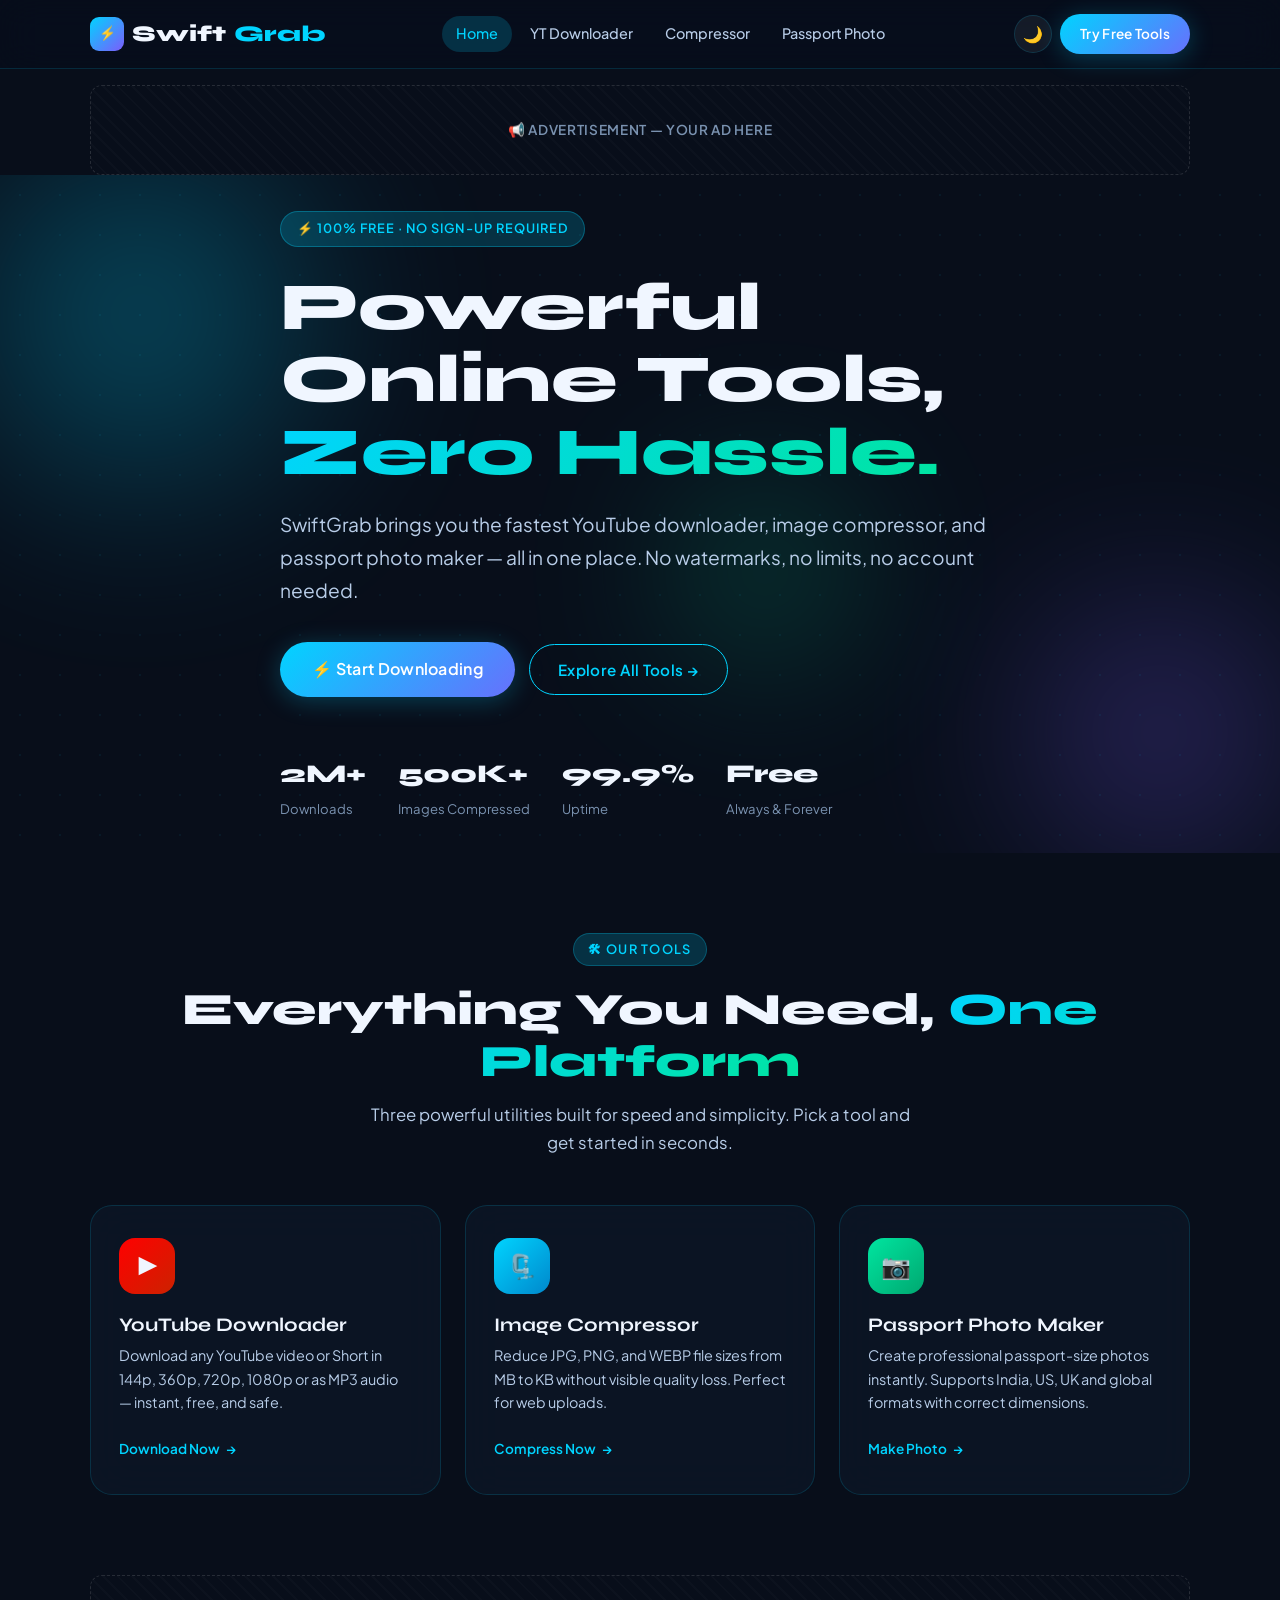
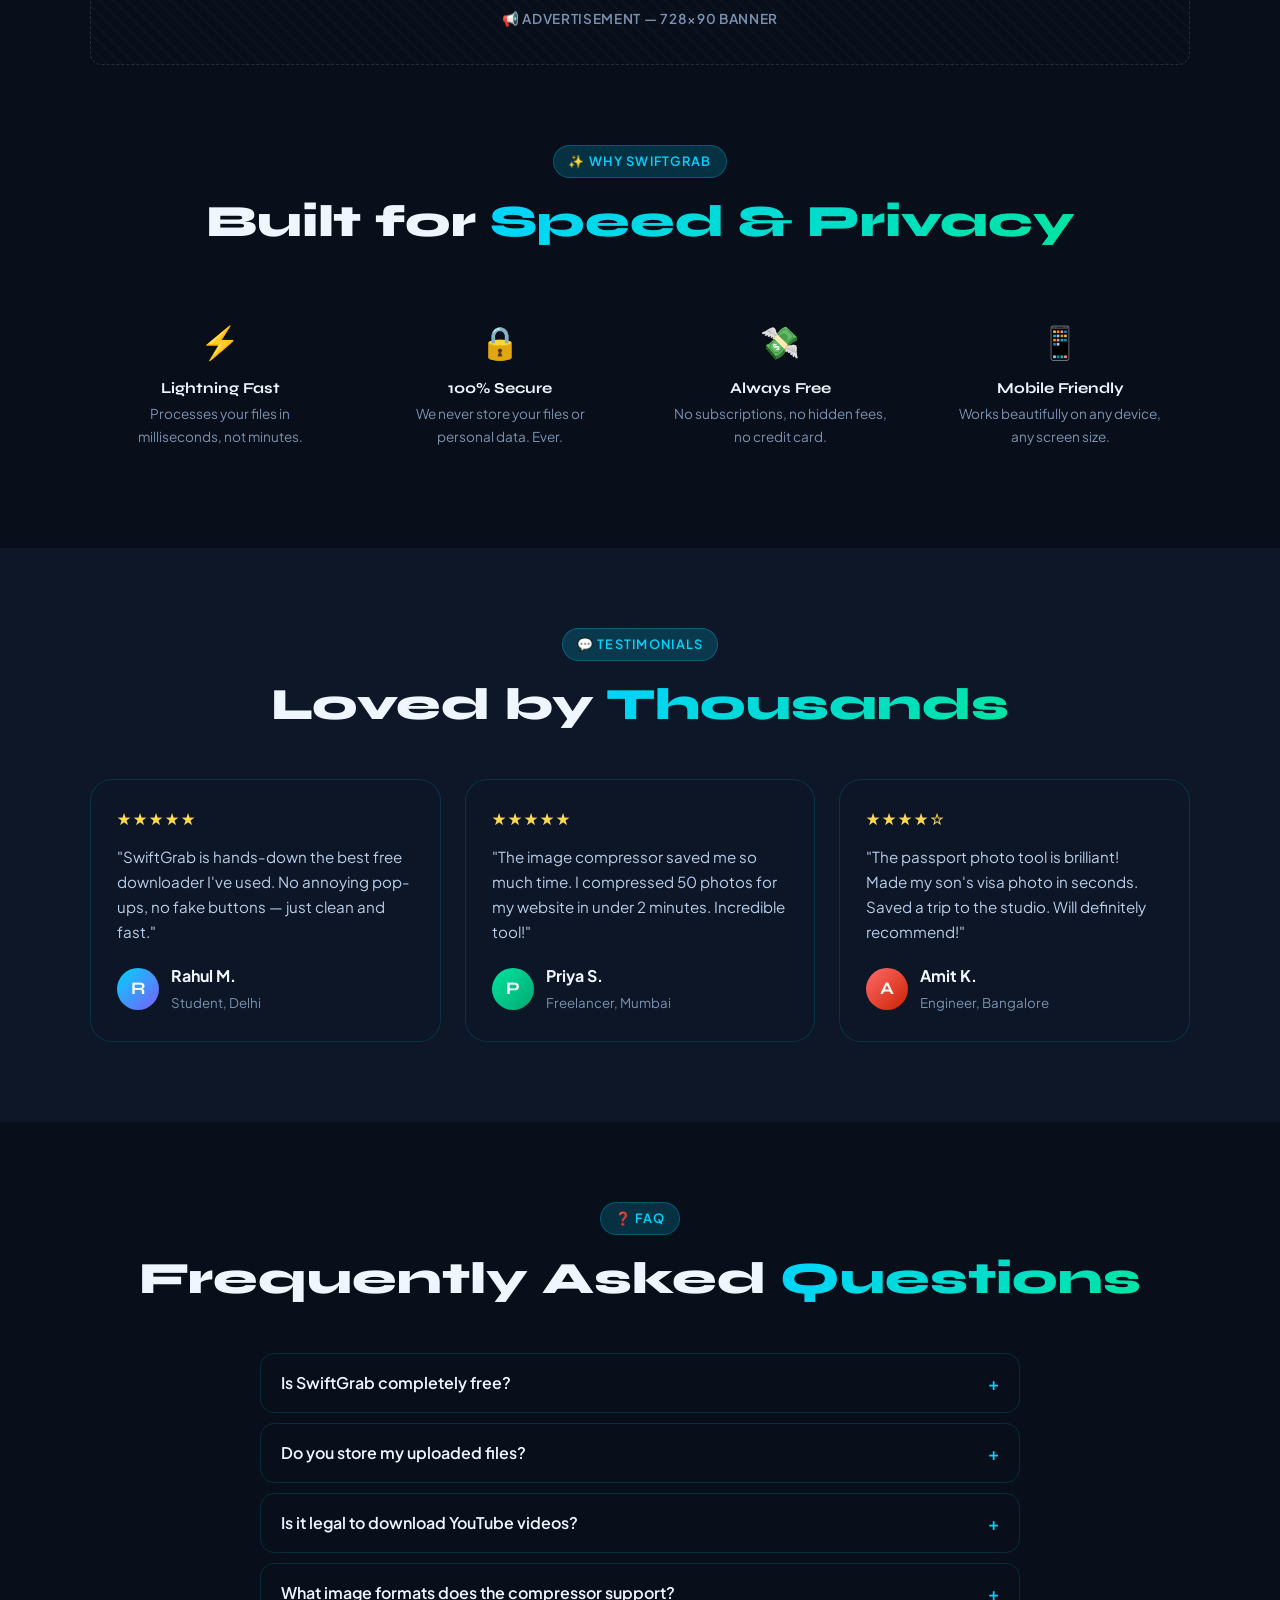
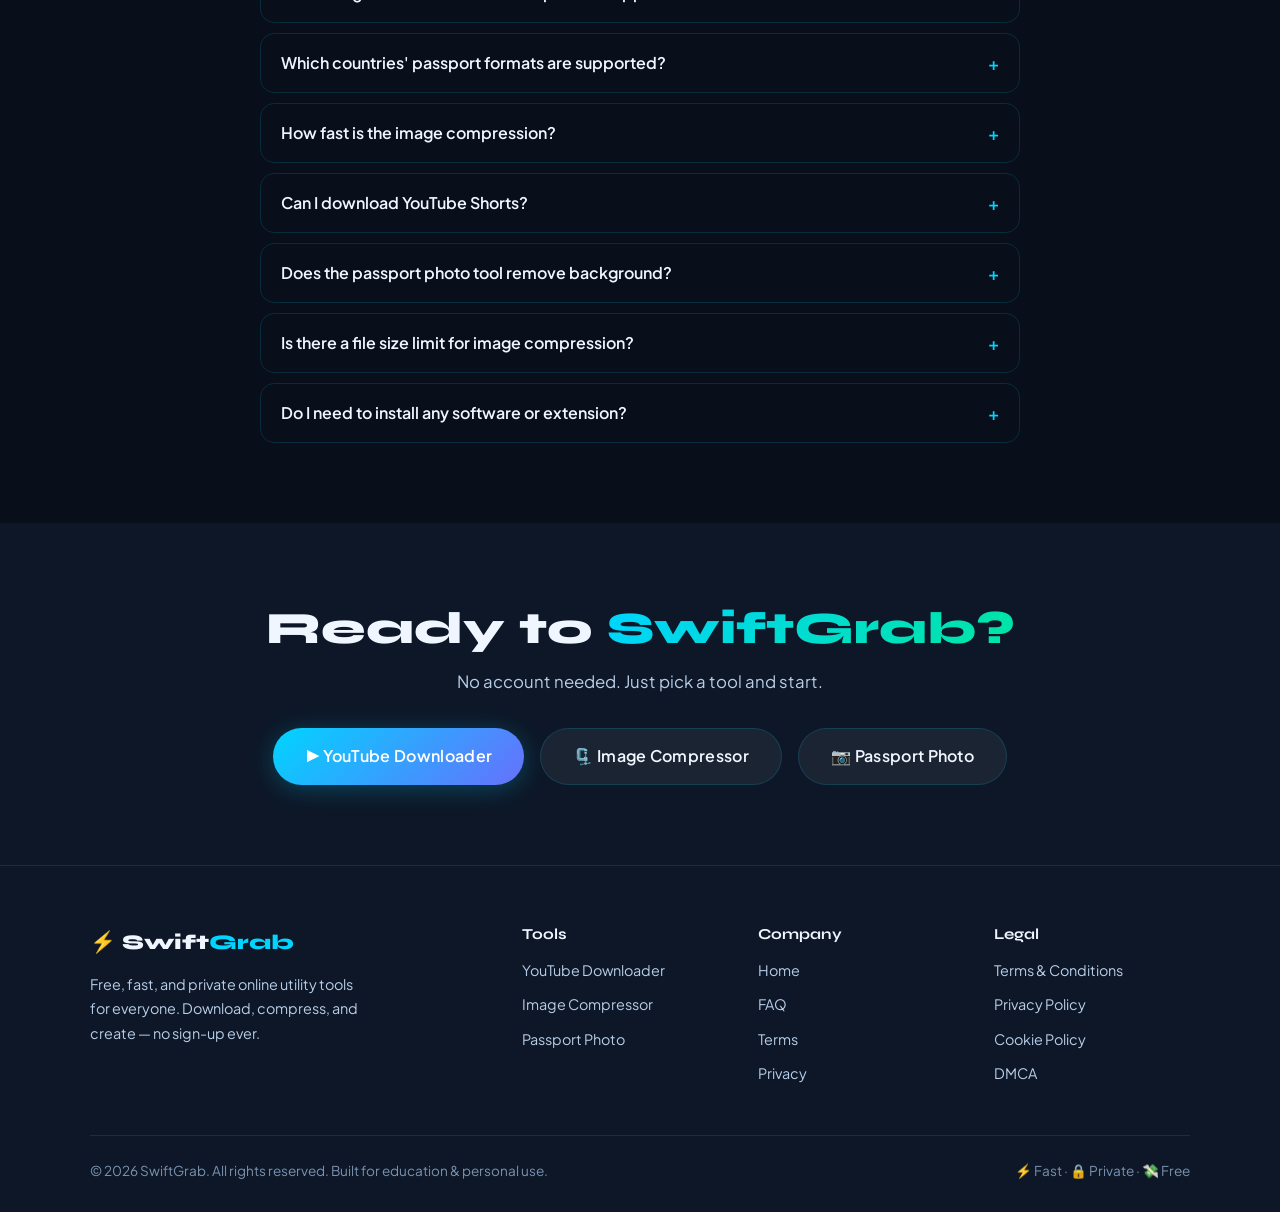
==== commit 401f9427: "Add files via upload" ====
--- a/index.html
+++ b/index.html
@@ -44,10 +44,22 @@
   </script>
   <link rel="stylesheet" href="shared.css" />
   <style>
+    /* ── Global overflow fix (hamburger visibility) ── */
+    html, body { overflow-x: hidden; }
+    .site-header { overflow: visible !important; }
+    .nav { flex-wrap: nowrap !important; min-width: 0; }
+    .nav .logo { flex-shrink: 0; }
+    .nav-actions { flex-shrink: 0; display: flex; align-items: center; gap: 8px; }
+    /* Hide Try Free Tools CTA on mobile to give hamburger room */
+    @media (max-width: 768px) {
+      .nav-cta-hide { display: none !important; }
+      .hamburger { display: flex !important; flex-shrink: 0; }
+    }
+
     /* ── Hero ── */
     .hero {
-      min-height: 88vh; display: flex; align-items: center;
-      position: relative; overflow: hidden; padding: 60px 0;
+      min-height: 68vh; display: flex; align-items: center;
+      position: relative; overflow: hidden; padding: 36px 0 32px;
     }
     .hero-bg {
       position: absolute; inset: 0; pointer-events: none;
@@ -138,6 +150,22 @@
       .features-row { grid-template-columns: repeat(2,1fr); }
       .testimonials-grid { grid-template-columns: 1fr; }
     }
+
+    /* ── PWA Mode Overrides ── */
+    body.pwa-mode .hero {
+      min-height: unset !important;
+      padding: 12px 0 4px !important;
+    }
+    body.pwa-mode .hero h1,
+    body.pwa-mode .hero-desc,
+    body.pwa-mode .hero-actions,
+    body.pwa-mode .hero-install-row,
+    body.pwa-mode .hero-stats,
+    body.pwa-mode .hero-bg { display: none !important; }
+
+    body.pwa-mode .section-sub { display: none !important; }
+    body.pwa-mode .pwa-hide { display: none !important; }
+    body.pwa-mode .website-only { display: none !important; }
   </style>
 </head>
 <body>
@@ -158,7 +186,7 @@
       </div>
       <div class="nav-actions">
         <button class="theme-btn" onclick="toggleTheme()" title="Toggle theme">🌙</button>
-        <a href="youtube.html" class="btn btn-primary" style="font-size:.85rem;padding:9px 20px;">Try Free Tools</a>
+        <a href="youtube.html" class="btn btn-primary nav-cta-hide" style="font-size:.85rem;padding:9px 20px;">Try Free Tools</a>
         <button class="hamburger" id="hamburger" aria-label="Menu">
           <span></span><span></span><span></span>
         </button>
@@ -265,7 +293,7 @@
 </div>
 
 <!-- ── FEATURES ── -->
-<section class="section">
+<section class="section pwa-hide">
   <div class="container">
     <div class="text-center" style="margin-bottom:48px;">
       <div class="section-label">✨ Why SwiftGrab</div>
@@ -297,7 +325,7 @@
 </section>
 
 <!-- ── TESTIMONIALS ── -->
-<section class="section" style="background:var(--navy2);">
+<section class="section pwa-hide" style="background:var(--navy2);">
   <div class="container">
     <div class="text-center" style="margin-bottom:48px;">
       <div class="section-label">💬 Testimonials</div>
@@ -385,7 +413,7 @@
 </section>
 
 <!-- ── CTA ── -->
-<section class="section" style="background:var(--navy2);">
+<section class="section pwa-hide" style="background:var(--navy2);">
   <div class="container text-center">
     <h2 class="section-title" style="margin-bottom:14px;">Ready to <span class="grad">SwiftGrab?</span></h2>
     <p style="margin-bottom:32px;font-size:1.05rem;">No account needed. Just pick a tool and start.</p>
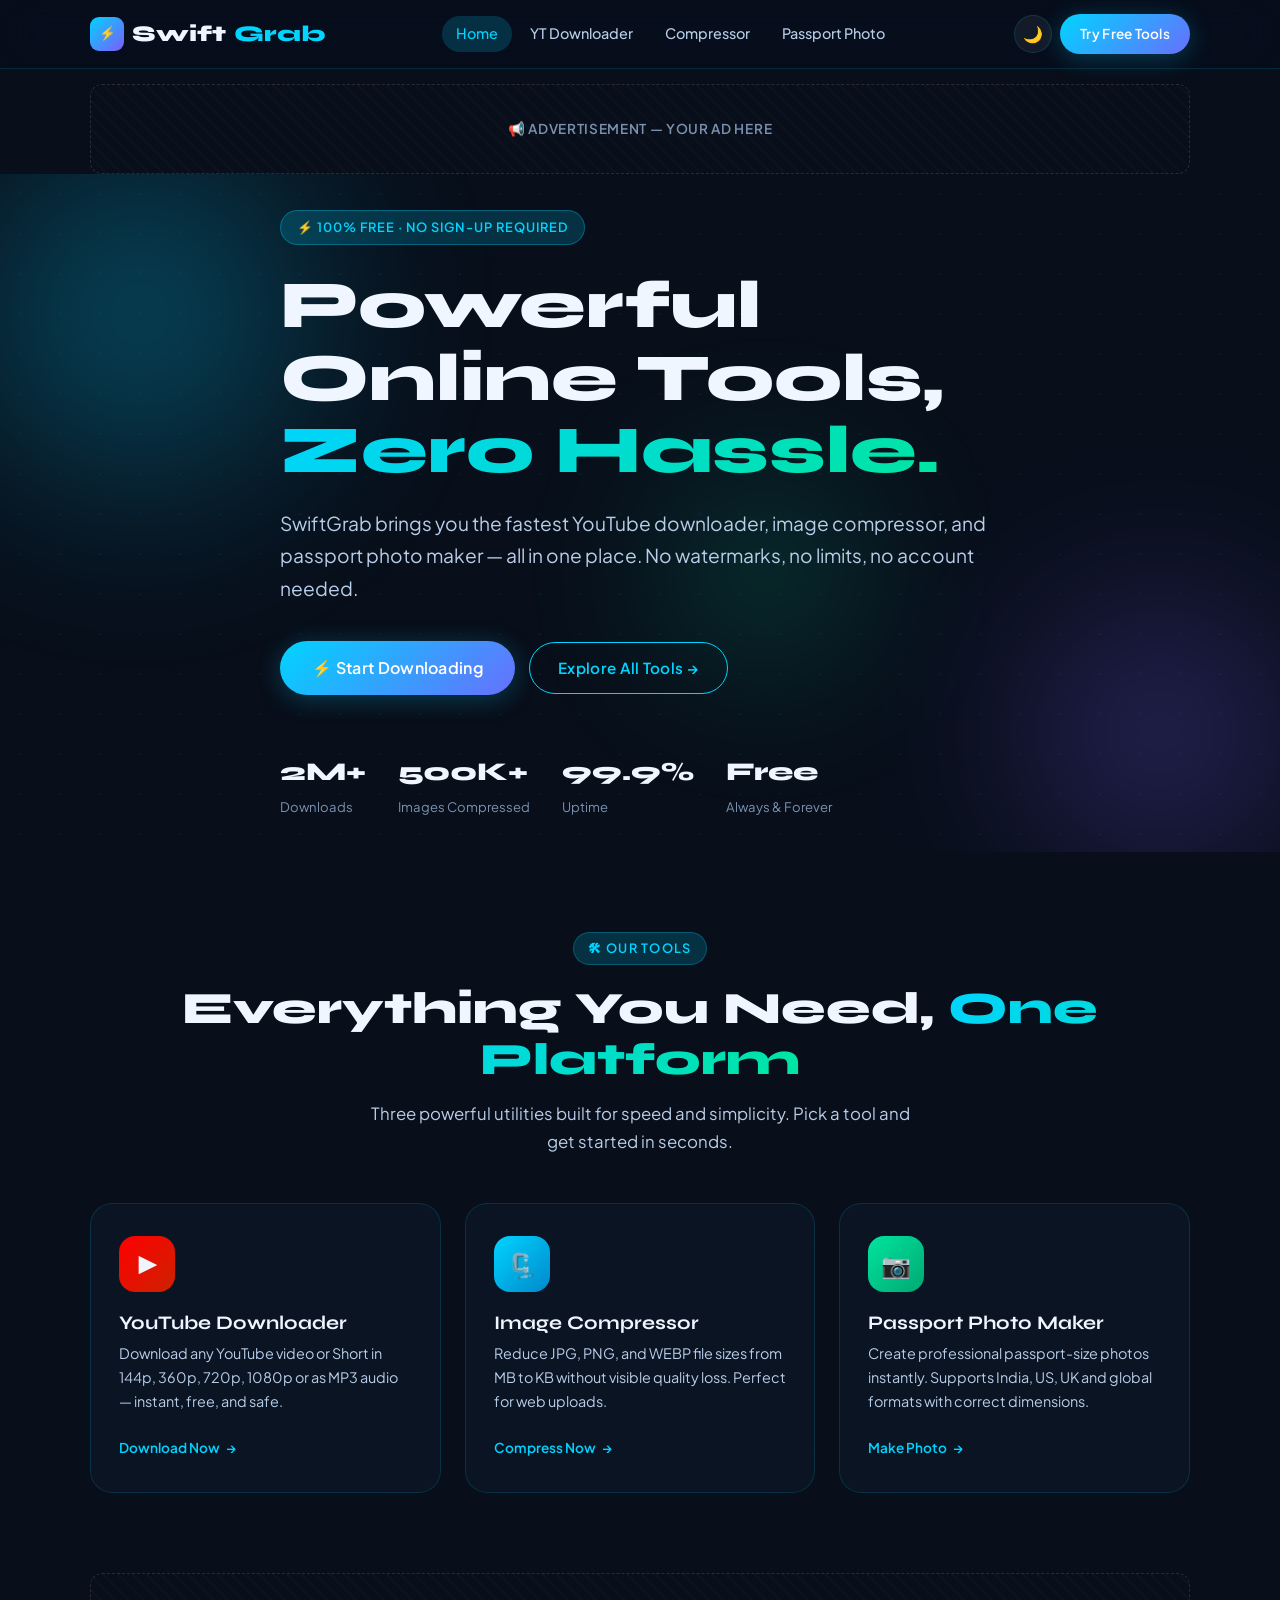
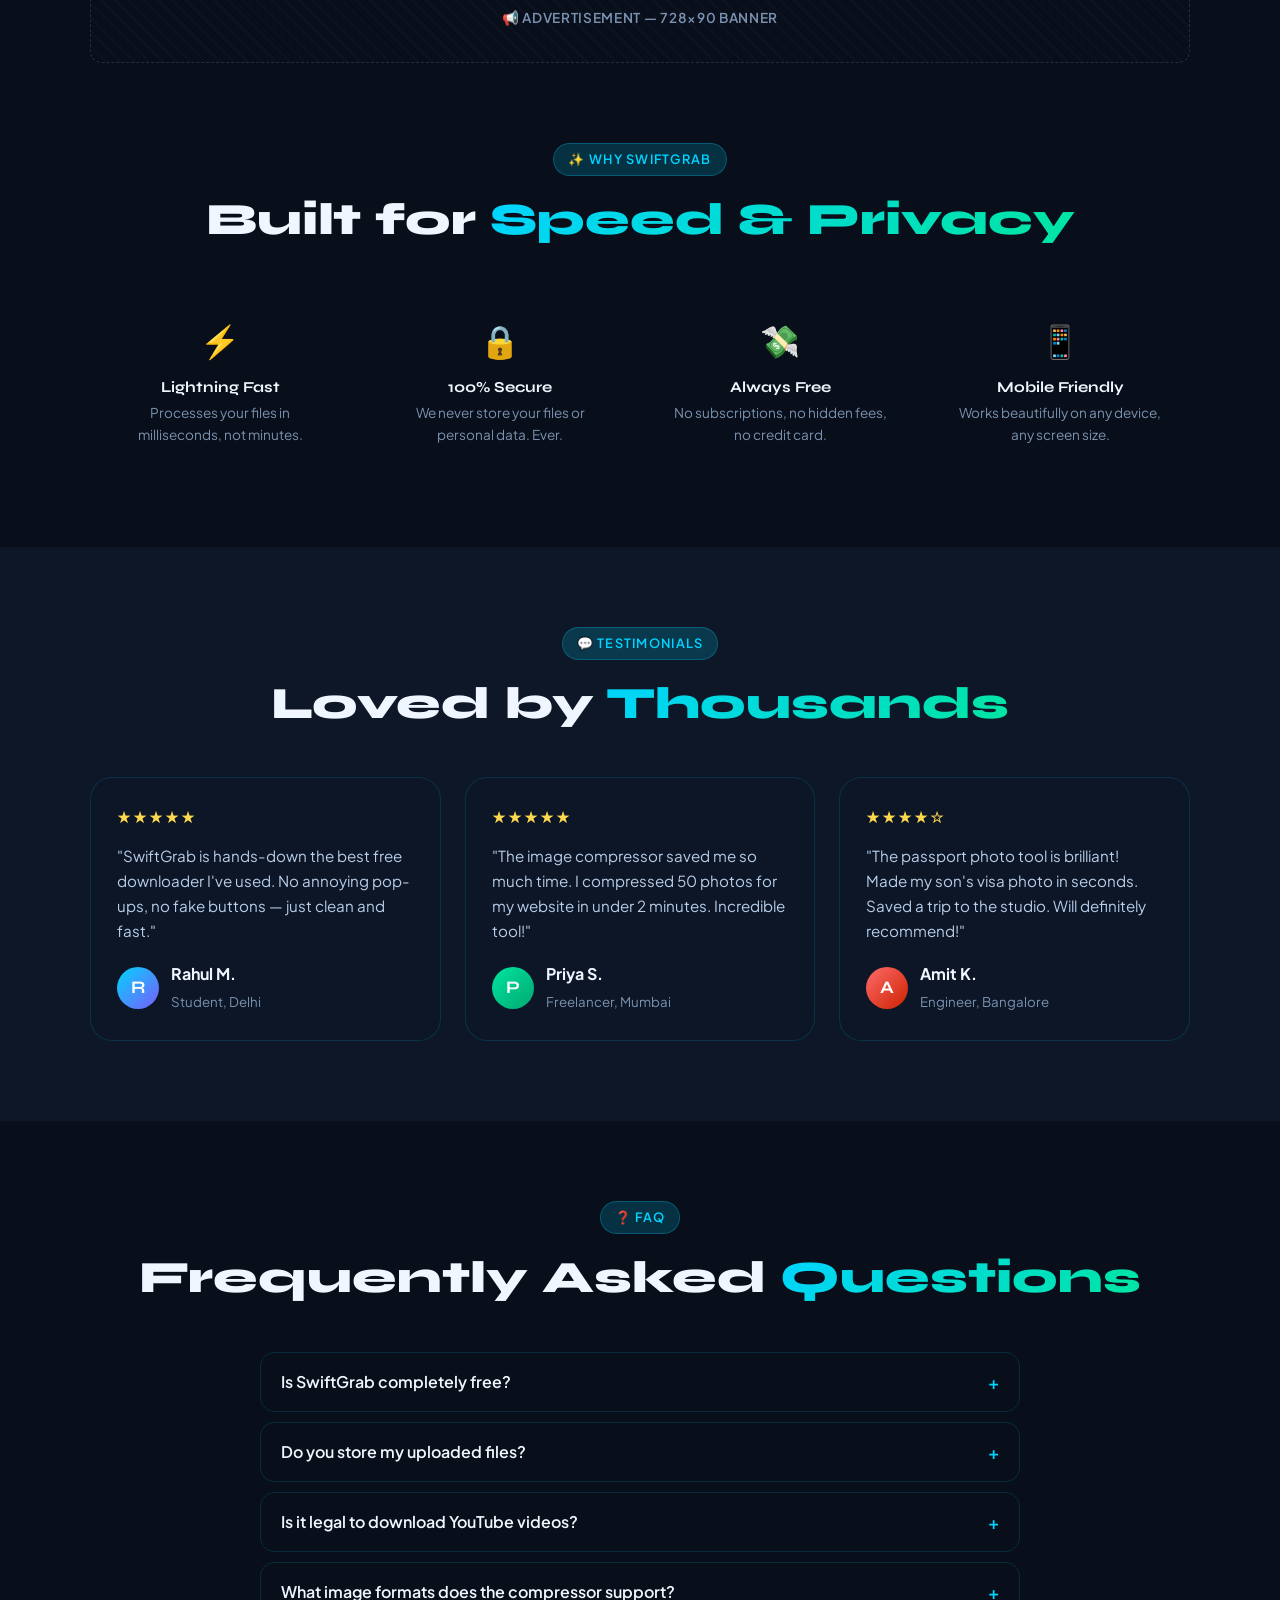
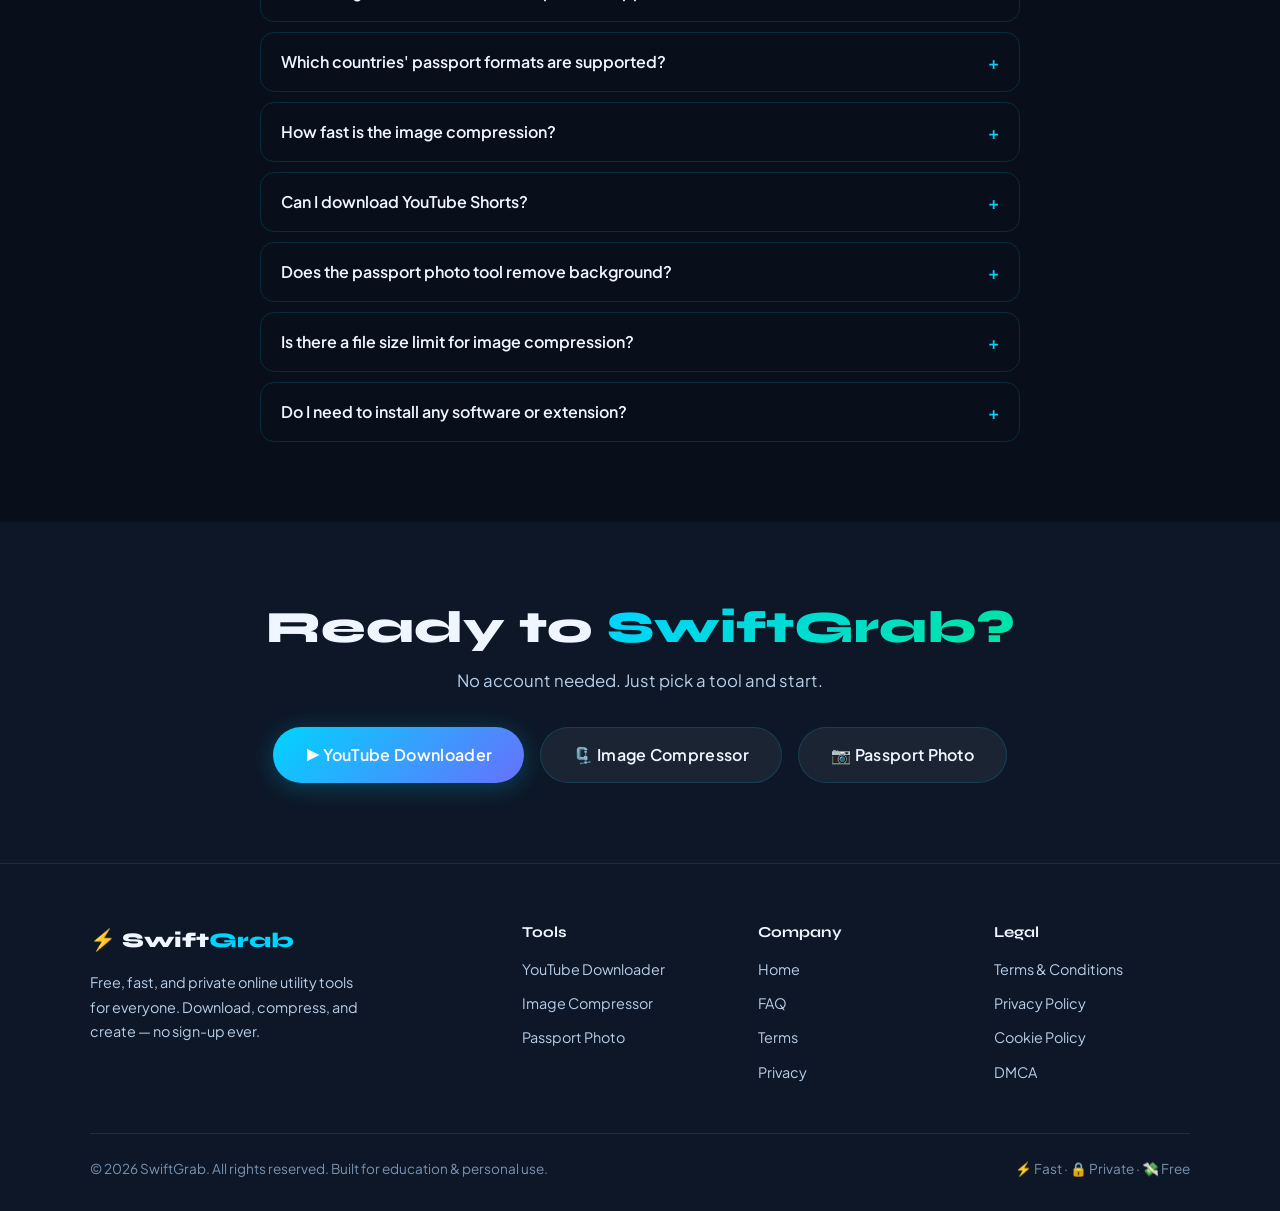
==== commit 2526cde3: "Add files via upload" ====
--- a/index.html
+++ b/index.html
@@ -44,13 +44,20 @@
   </script>
   <link rel="stylesheet" href="shared.css" />
   <style>
+    /* ── STICKY HEADER FIX ── */
+    .site-header {
+      position: fixed !important;
+      top: 0; left: 0; right: 0;
+      z-index: 9999;
+      overflow: visible !important;
+    }
+    body { padding-top: 68px; }
+
     /* ── Global overflow fix (hamburger visibility) ── */
     html, body { overflow-x: hidden; }
-    .site-header { overflow: visible !important; }
     .nav { flex-wrap: nowrap !important; min-width: 0; }
     .nav .logo { flex-shrink: 0; }
     .nav-actions { flex-shrink: 0; display: flex; align-items: center; gap: 8px; }
-    /* Hide Try Free Tools CTA on mobile to give hamburger room */
     @media (max-width: 768px) {
       .nav-cta-hide { display: none !important; }
       .hamburger { display: flex !important; flex-shrink: 0; }
